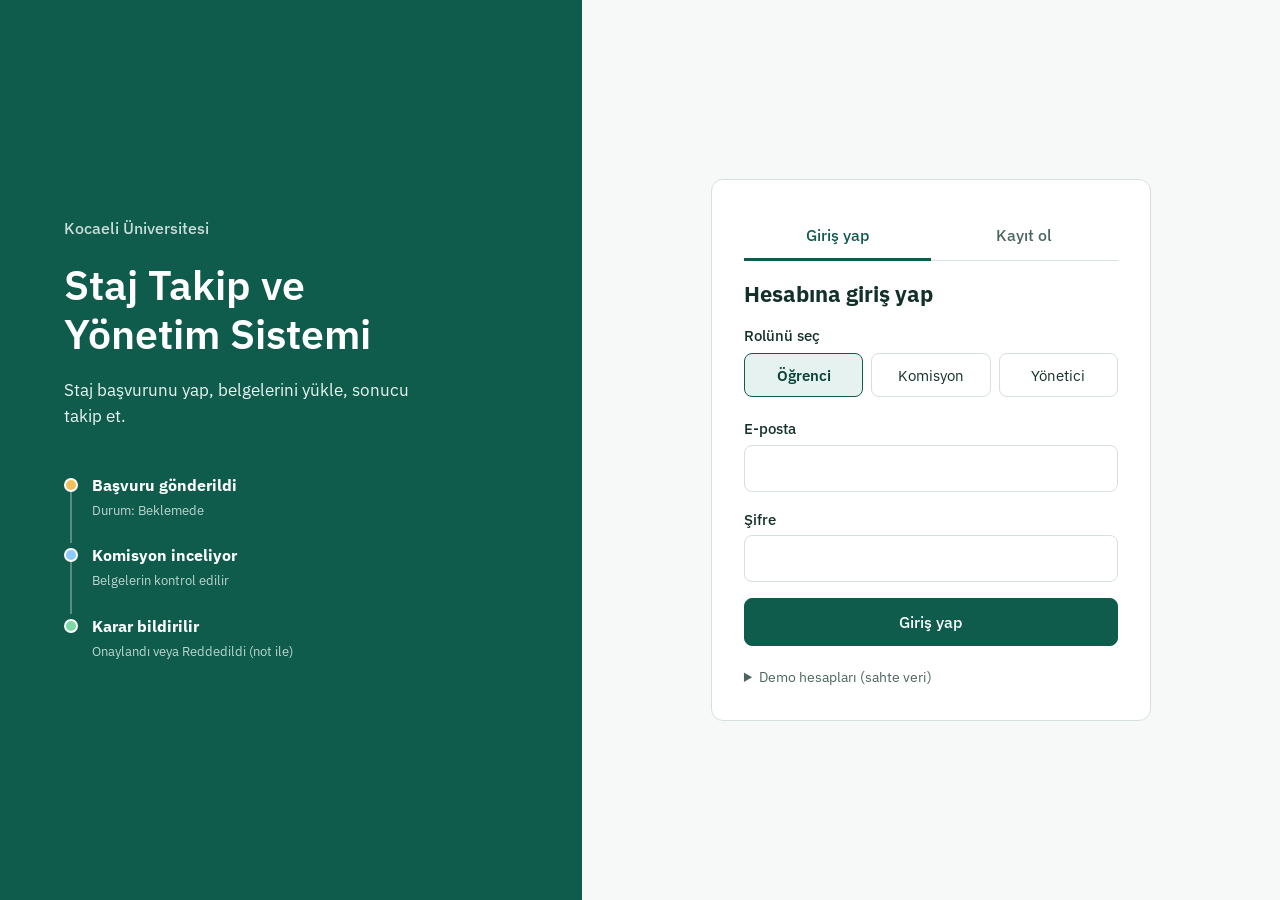
==== frontend/admin.html @ ac57b683 "feat(frontend): student and commission/admin dashboards with mock API" ====
<!DOCTYPE html>
<html lang="tr">
<head>
  <meta charset="UTF-8">
  <meta name="viewport" content="width=device-width, initial-scale=1">
  <title>Başvuru Yönetimi | Staj Takip ve Yönetim Sistemi</title>
  <link rel="preconnect" href="https://fonts.googleapis.com">
  <link rel="preconnect" href="https://fonts.gstatic.com" crossorigin>
  <link href="https://fonts.googleapis.com/css2?family=IBM+Plex+Sans:wght@400;500;600&display=swap&subset=latin-ext" rel="stylesheet">
  <link rel="stylesheet" href="style.css">
</head>
<body>
  <header class="topbar">
    <strong>Staj Takip ve Yönetim Sistemi</strong>
    <div class="who">
      <span id="user-name"></span>
      <button type="button" class="btn" id="logout-btn">Çıkış yap</button>
    </div>
  </header>

  <main class="container">
    <div class="stats" id="stats" aria-label="Başvuru özeti"></div>

    <section class="panel" aria-labelledby="table-title">
      <h2 id="table-title">Staj başvuruları</h2>

      <div class="toolbar">
        <input id="search" type="search" placeholder="Öğrenci, numara veya firma ara" aria-label="Ara">
        <select id="status-filter" aria-label="Duruma göre filtrele">
          <option value="all">Tüm durumlar</option>
          <option value="pending">Beklemede</option>
          <option value="approved">Onaylandı</option>
          <option value="rejected">Reddedildi</option>
        </select>
      </div>

      <div class="table-wrap">
        <table>
          <thead>
            <tr>
              <th>Öğrenci</th>
              <th>Numara</th>
              <th>Firma</th>
              <th>Tarih aralığı</th>
              <th>Durum</th>
              <th><span class="sr-only">İşlem</span></th>
            </tr>
          </thead>
          <tbody id="rows"></tbody>
        </table>
      </div>
      <p id="empty" class="empty" hidden>Bu filtreye uyan başvuru yok.</p>
    </section>
  </main>

  <dialog id="review-dialog" aria-labelledby="dlg-title">
    <div class="dlg-body">
      <h2 id="dlg-title">Başvuru incelemesi</h2>
      <dl id="dlg-info"></dl>

      <h3 class="muted">Yüklenen belgeler</h3>
      <div id="dlg-docs"></div>

      <div class="field" style="margin-top:1rem">
        <label for="feedback">Geri bildirim notu</label>
        <textarea id="feedback" rows="3" placeholder="Reddederken neden belirt, onaylarken isteğe bağlı"></textarea>
      </div>
      <p id="dlg-message" class="message" role="alert" hidden></p>

      <div class="dlg-actions">
        <button type="button" class="btn" id="dlg-close">Kapat</button>
        <button type="button" class="btn btn-reject" id="dlg-reject">Reddet</button>
        <button type="button" class="btn btn-approve" id="dlg-approve">Onayla</button>
      </div>
    </div>
  </dialog>

  <script src="app.js"></script>
  <script src="admin.js"></script>
</body>
</html>
---- frontend/style.css ----
/* ===== Tokens ===== */
:root {
  --ink: #14302b;
  --ink-soft: #4c6560;
  --paper: #f7f9f8;
  --surface: #ffffff;
  --line: #d6e0dd;
  --brand: #0f5c4d;
  --brand-dark: #0a4439;
  --pending: #b7791f;
  --pending-bg: #fdf3dc;
  --approved: #1f7a4d;
  --approved-bg: #e0f4e8;
  --rejected: #b3342f;
  --rejected-bg: #fbe4e2;
  --radius: 8px;
  --font: "IBM Plex Sans", "Segoe UI", system-ui, -apple-system, sans-serif;
}

*, *::before, *::after { box-sizing: border-box; }
html { -webkit-text-size-adjust: 100%; }
body {
  margin: 0;
  font-family: var(--font);
  font-size: 16px;
  line-height: 1.5;
  color: var(--ink);
  background: var(--paper);
}
h1, h2, h3 { line-height: 1.2; margin: 0; }
button, input, select, textarea { font: inherit; color: inherit; }

:focus-visible { outline: 3px solid #5fb3a1; outline-offset: 2px; }

/* ===== Buttons (reused on dashboards) ===== */
.btn {
  display: inline-flex; align-items: center; justify-content: center;
  padding: 0.7rem 1.1rem; border-radius: var(--radius);
  border: 1px solid var(--line); background: var(--surface);
  font-weight: 500; cursor: pointer;
}
.btn:hover { border-color: var(--ink-soft); }
.btn:disabled { opacity: 0.6; cursor: not-allowed; }
.btn-primary { background: var(--brand); border-color: var(--brand); color: #fff; width: 100%; }
.btn-primary:hover { background: var(--brand-dark); border-color: var(--brand-dark); }
.btn-approve { background: var(--approved); border-color: var(--approved); color: #fff; }
.btn-reject { background: var(--rejected); border-color: var(--rejected); color: #fff; }

/* ===== Status badges (reused on dashboards) ===== */
.badge { display: inline-block; padding: 0.15rem 0.6rem; border-radius: 999px; font-size: 0.85rem; font-weight: 500; }
.badge-pending  { color: var(--pending);  background: var(--pending-bg); }
.badge-approved { color: var(--approved); background: var(--approved-bg); }
.badge-rejected { color: var(--rejected); background: var(--rejected-bg); }

/* ===== Form fields (reused) ===== */
.field { margin-bottom: 1rem; }
.field label { display: block; margin-bottom: 0.3rem; font-weight: 500; font-size: 0.95rem; }
.field input, .field select, .field textarea {
  width: 100%; padding: 0.65rem 0.75rem;
  border: 1px solid var(--line); border-radius: var(--radius); background: #fff;
}
.field input:focus, .field select:focus, .field textarea:focus { border-color: var(--brand); }

.message { margin: 0 0 1rem; padding: 0.6rem 0.75rem; border-radius: var(--radius); font-size: 0.95rem; }
.message.is-error   { color: var(--rejected); background: var(--rejected-bg); }
.message.is-success { color: var(--approved); background: var(--approved-bg); }

/* ===== Auth page ===== */
.auth-layout {
  min-height: 100vh;
  display: grid;
  grid-template-columns: minmax(0, 5fr) minmax(0, 6fr);
}

.auth-aside {
  background: var(--brand);
  color: #eaf5f2;
  padding: 3rem clamp(1.5rem, 5vw, 4rem);
  display: flex; flex-direction: column; justify-content: center; gap: 1.25rem;
}
.brand { margin: 0; font-weight: 500; opacity: 0.85; }
.auth-aside h1 { font-size: clamp(1.8rem, 3.2vw, 2.6rem); font-weight: 600; color: #fff; max-width: 14ch; }
.lead { margin: 0; max-width: 38ch; font-size: 1.05rem; }

.flow { list-style: none; margin: 1.5rem 0 0; padding: 0; position: relative; }
.flow li { display: flex; gap: 0.9rem; padding-bottom: 1.4rem; position: relative; }
.flow li:not(:last-child)::before {
  content: ""; position: absolute; left: 6px; top: 18px; bottom: 0;
  width: 2px; background: rgba(255, 255, 255, 0.3);
}
.flow strong { display: block; color: #fff; }
.flow small { opacity: 0.8; }
.dot { flex: none; width: 14px; height: 14px; border-radius: 50%; margin-top: 5px; border: 2px solid #fff; }
.dot-pending  { background: #f1c05b; }
.dot-review   { background: #8cc9ff; }
.dot-approved { background: #7bd9a3; }

.auth-card {
  align-self: center; justify-self: center;
  width: min(100%, 440px);
  margin: 2rem 1.25rem;
  padding: 2rem;
  background: var(--surface);
  border: 1px solid var(--line);
  border-radius: 12px;
}
.auth-card h2 { font-size: 1.4rem; margin: 1.25rem 0 1rem; }

.tabs { display: flex; border-bottom: 1px solid var(--line); }
.tab {
  flex: 1; padding: 0.7rem 0; background: none; border: 0;
  border-bottom: 3px solid transparent; margin-bottom: -1px;
  font-weight: 500; color: var(--ink-soft); cursor: pointer;
}
.tab.is-active { color: var(--brand); border-bottom-color: var(--brand); }

.roles { border: 0; padding: 0; margin: 0 0 1.25rem; display: grid; grid-template-columns: repeat(3, 1fr); gap: 0.5rem; }
.roles legend { padding: 0; margin-bottom: 0.4rem; font-weight: 500; font-size: 0.95rem; }
.role input { position: absolute; opacity: 0; pointer-events: none; }
.role span {
  display: block; text-align: center; padding: 0.6rem 0.25rem;
  border: 1px solid var(--line); border-radius: var(--radius);
  cursor: pointer; font-size: 0.95rem;
}
.role input:checked + span { border-color: var(--brand); background: #e6f2ef; color: var(--brand-dark); font-weight: 600; }
.role input:focus-visible + span { outline: 3px solid #5fb3a1; outline-offset: 2px; }

.demo { margin-top: 1.25rem; font-size: 0.9rem; color: var(--ink-soft); }
.demo summary { cursor: pointer; }
.demo ul { margin: 0.5rem 0 0; padding-left: 1.1rem; }

[hidden] { display: none !important; }

/* ===== Responsive ===== */
@media (max-width: 820px) {
  .auth-layout { grid-template-columns: 1fr; }
  .auth-aside { padding: 2rem 1.5rem; }
  .flow { display: none; }
  .auth-card { margin: -1.5rem 1rem 2rem; position: relative; }
}

@media (prefers-reduced-motion: reduce) {
  * { transition: none !important; animation: none !important; }
}

/* ===== Dashboard layout ===== */
.topbar {
  display: flex; align-items: center; justify-content: space-between; gap: 1rem;
  padding: 0.8rem clamp(1rem, 4vw, 2.5rem);
  background: var(--brand); color: #fff;
}
.topbar strong { font-weight: 600; }
.topbar .who { display: flex; align-items: center; gap: 1rem; font-size: 0.95rem; }
.topbar .btn { padding: 0.4rem 0.8rem; background: transparent; color: #fff; border-color: rgba(255,255,255,.5); }
.topbar .btn:hover { border-color: #fff; }

.container { max-width: 1080px; margin: 0 auto; padding: 1.5rem clamp(1rem, 4vw, 2rem) 3rem; }
.page-grid { display: grid; grid-template-columns: minmax(0, 3fr) minmax(0, 2fr); gap: 1.5rem; align-items: start; }

.panel { background: var(--surface); border: 1px solid var(--line); border-radius: 12px; padding: 1.25rem; }
.panel h2 { font-size: 1.15rem; margin-bottom: 1rem; }
.panel + .panel { margin-top: 1.5rem; }
.muted { color: var(--ink-soft); font-size: 0.95rem; }
.empty { padding: 1.5rem 0; text-align: center; color: var(--ink-soft); }

/* Başvuru kartları (öğrenci) */
.app-list { list-style: none; margin: 0; padding: 0; display: grid; gap: 0.75rem; }
.app-item { border: 1px solid var(--line); border-radius: var(--radius); padding: 0.9rem 1rem; }
.app-item header { display: flex; justify-content: space-between; align-items: center; gap: 0.5rem; margin-bottom: 0.3rem; }
.app-item h3 { font-size: 1rem; }
.app-item .note { margin: 0.6rem 0 0; padding: 0.5rem 0.7rem; border-left: 3px solid var(--line); background: var(--paper); font-size: 0.92rem; }
.app-item.is-rejected .note { border-left-color: var(--rejected); }
.app-item.is-approved .note { border-left-color: var(--approved); }
.docs { margin: 0.5rem 0 0; padding-left: 1.1rem; font-size: 0.9rem; color: var(--ink-soft); }

.file-list { list-style: none; margin: 0.4rem 0 0; padding: 0; font-size: 0.9rem; color: var(--ink-soft); }
.hint { font-size: 0.85rem; color: var(--ink-soft); margin-top: 0.25rem; }
.form-row { display: grid; grid-template-columns: 1fr 1fr; gap: 0.75rem; }
.panel .btn-primary { width: auto; }

/* Özet sayaçları (yönetim) */
.stats { display: grid; grid-template-columns: repeat(4, 1fr); gap: 0.75rem; margin-bottom: 1.25rem; }
.stat { background: var(--surface); border: 1px solid var(--line); border-radius: var(--radius); padding: 0.8rem 1rem; }
.stat b { display: block; font-size: 1.6rem; line-height: 1.2; }
.stat span { font-size: 0.9rem; color: var(--ink-soft); }

.toolbar { display: flex; flex-wrap: wrap; gap: 0.75rem; margin-bottom: 1rem; }
.toolbar input, .toolbar select { padding: 0.55rem 0.7rem; border: 1px solid var(--line); border-radius: var(--radius); background: #fff; }
.toolbar input { flex: 1; min-width: 200px; }

.table-wrap { overflow-x: auto; }
table { width: 100%; border-collapse: collapse; font-size: 0.95rem; }
th, td { text-align: left; padding: 0.65rem 0.6rem; border-bottom: 1px solid var(--line); vertical-align: middle; }
th { font-weight: 600; color: var(--ink-soft); font-size: 0.9rem; white-space: nowrap; }
tbody tr:hover { background: #f1f6f4; }
td .btn { padding: 0.35rem 0.8rem; }

/* İnceleme penceresi */
dialog { border: 1px solid var(--line); border-radius: 12px; padding: 0; width: min(560px, 94vw); color: var(--ink); }
dialog::backdrop { background: rgba(10, 30, 26, 0.5); }
.dlg-body { padding: 1.25rem; }
.dlg-body h2 { font-size: 1.2rem; margin-bottom: 0.75rem; }
.dlg-body dl { display: grid; grid-template-columns: 8rem 1fr; gap: 0.35rem 0.75rem; margin: 0 0 1rem; }
.dlg-body dt { color: var(--ink-soft); }
.dlg-body dd { margin: 0; }
.doc-row { display: flex; justify-content: space-between; align-items: center; gap: 0.5rem; padding: 0.4rem 0; border-bottom: 1px solid var(--line); }
.doc-row .btn { padding: 0.25rem 0.7rem; }
.dlg-actions { display: flex; flex-wrap: wrap; gap: 0.5rem; justify-content: flex-end; margin-top: 1rem; }

.toast { position: fixed; right: 1rem; bottom: 1rem; max-width: 360px; padding: 0.7rem 1rem; border-radius: var(--radius); box-shadow: 0 4px 16px rgba(0,0,0,.15); z-index: 50; }
.toast.is-success { background: var(--approved); color: #fff; }
.toast.is-error { background: var(--rejected); color: #fff; }

@media (max-width: 820px) {
  .page-grid { grid-template-columns: 1fr; }
  .stats { grid-template-columns: repeat(2, 1fr); }
  .form-row { grid-template-columns: 1fr; }
  .dlg-body dl { grid-template-columns: 1fr; }
}

.sr-only { position: absolute; width: 1px; height: 1px; overflow: hidden; clip: rect(0 0 0 0); white-space: nowrap; }
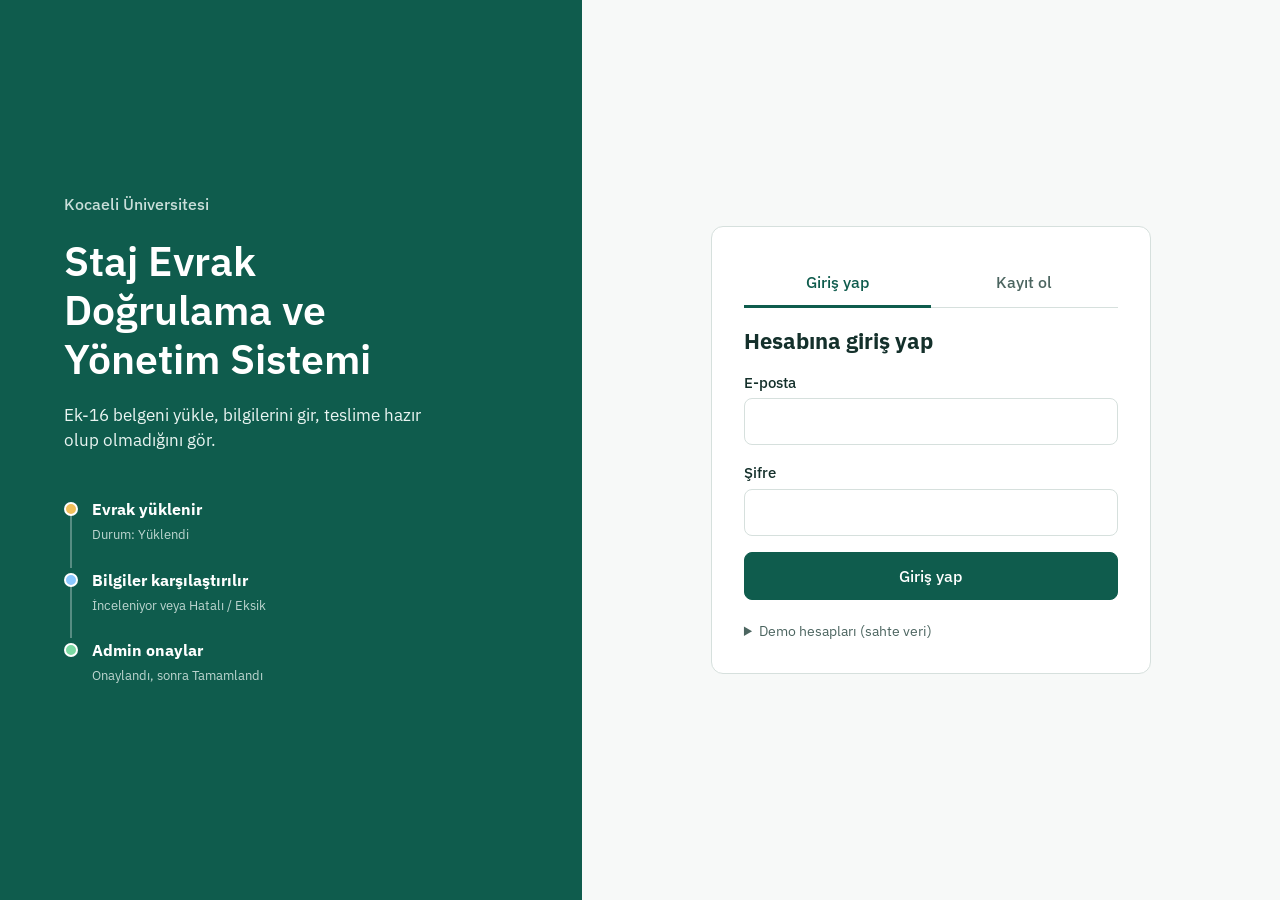
==== commit f63fc537: "feat(frontend): rework UI for evrak dogrulama requirements" ====
--- a/frontend/admin.html
+++ b/frontend/admin.html
@@ -3,7 +3,7 @@
 <head>
   <meta charset="UTF-8">
   <meta name="viewport" content="width=device-width, initial-scale=1">
-  <title>Başvuru Yönetimi | Staj Takip ve Yönetim Sistemi</title>
+  <title>Admin Paneli | Staj Evrak Doğrulama ve Yönetim Sistemi</title>
   <link rel="preconnect" href="https://fonts.googleapis.com">
   <link rel="preconnect" href="https://fonts.gstatic.com" crossorigin>
   <link href="https://fonts.googleapis.com/css2?family=IBM+Plex+Sans:wght@400;500;600&display=swap&subset=latin-ext" rel="stylesheet">
@@ -11,7 +11,7 @@
 </head>
 <body>
   <header class="topbar">
-    <strong>Staj Takip ve Yönetim Sistemi</strong>
+    <strong>Staj Evrak Doğrulama ve Yönetim Sistemi</strong>
     <div class="who">
       <span id="user-name"></span>
       <button type="button" class="btn" id="logout-btn">Çıkış yap</button>
@@ -19,58 +19,56 @@
   </header>
 
   <main class="container">
-    <div class="stats" id="stats" aria-label="Başvuru özeti"></div>
-
-    <section class="panel" aria-labelledby="table-title">
-      <h2 id="table-title">Staj başvuruları</h2>
-
-      <div class="toolbar">
-        <input id="search" type="search" placeholder="Öğrenci, numara veya firma ara" aria-label="Ara">
-        <select id="status-filter" aria-label="Duruma göre filtrele">
-          <option value="all">Tüm durumlar</option>
-          <option value="pending">Beklemede</option>
-          <option value="approved">Onaylandı</option>
-          <option value="rejected">Reddedildi</option>
-        </select>
+    <div class="panel">
+      <div class="tabs" role="tablist">
+        <button type="button" class="tab is-active" data-tab="open">Yüklenen belgeler</button>
+        <button type="button" class="tab" data-tab="done">Tamamlananlar</button>
+        <button type="button" class="tab" data-tab="data">Test veri seti</button>
       </div>
 
-      <div class="table-wrap">
-        <table>
-          <thead>
-            <tr>
-              <th>Öğrenci</th>
-              <th>Numara</th>
-              <th>Firma</th>
-              <th>Tarih aralığı</th>
-              <th>Durum</th>
-              <th><span class="sr-only">İşlem</span></th>
-            </tr>
-          </thead>
-          <tbody id="rows"></tbody>
-        </table>
-      </div>
-      <p id="empty" class="empty" hidden>Bu filtreye uyan başvuru yok.</p>
-    </section>
+      <section id="tab-open" class="tab-section">
+        <div class="table-wrap"><table>
+          <thead><tr><th>Öğrenci</th><th>Numara</th><th>Dosya</th><th>Yüklenme</th><th>Durum</th><th>Teslime hazır</th><th></th></tr></thead>
+          <tbody id="rows-open"></tbody>
+        </table></div>
+      </section>
+
+      <section id="tab-done" class="tab-section" hidden>
+        <div class="table-wrap"><table>
+          <thead><tr><th>Öğrenci</th><th>Numara</th><th>Dosya</th><th>Yüklenme</th><th>Durum</th><th>Teslime hazır</th><th></th></tr></thead>
+          <tbody id="rows-done"></tbody>
+        </table></div>
+      </section>
+
+      <section id="tab-data" class="tab-section" hidden>
+        <div class="field">
+          <label for="dataset-file">Test veri seti (CSV veya Excel)</label>
+          <input id="dataset-file" type="file" accept=".csv,.xlsx,.xls">
+          <p class="hint">Sütun sırası: ad soyad, TC no, uyruk, öğrenci no, doğum tarihi, adres, bölüm, teslim yılı, eski staj gün sayısı, e-posta, telefon, sağlık yardımı. İlk satır başlık olmalı.</p>
+        </div>
+        <button type="button" class="btn btn-solid" id="dataset-btn">Veri setini yükle</button>
+        <div class="table-wrap" style="margin-top:1rem"><table>
+          <thead id="data-head"></thead>
+          <tbody id="data-rows"></tbody>
+        </table></div>
+      </section>
+    </div>
   </main>
 
   <dialog id="review-dialog" aria-labelledby="dlg-title">
     <div class="dlg-body">
-      <h2 id="dlg-title">Başvuru incelemesi</h2>
+      <h2 id="dlg-title">Belge incelemesi</h2>
       <dl id="dlg-info"></dl>
-
-      <h3 class="muted">Yüklenen belgeler</h3>
-      <div id="dlg-docs"></div>
-
+      <div id="dlg-cmp"></div>
       <div class="field" style="margin-top:1rem">
-        <label for="feedback">Geri bildirim notu</label>
-        <textarea id="feedback" rows="3" placeholder="Reddederken neden belirt, onaylarken isteğe bağlı"></textarea>
+        <label for="status-select">Belge durumu</label>
+        <select id="status-select"></select>
       </div>
       <p id="dlg-message" class="message" role="alert" hidden></p>
-
       <div class="dlg-actions">
         <button type="button" class="btn" id="dlg-close">Kapat</button>
-        <button type="button" class="btn btn-reject" id="dlg-reject">Reddet</button>
-        <button type="button" class="btn btn-approve" id="dlg-approve">Onayla</button>
+        <button type="button" class="btn btn-reject" id="dlg-delete">Sil</button>
+        <button type="button" class="btn btn-solid" id="dlg-save">Durumu güncelle</button>
       </div>
     </div>
   </dialog>
--- a/frontend/style.css
+++ b/frontend/style.css
@@ -218,4 +218,23 @@
   .dlg-body dl { grid-template-columns: 1fr; }
 }
 
-.sr-only { position: absolute; width: 1px; height: 1px; overflow: hidden; clip: rect(0 0 0 0); white-space: nowrap; }+.sr-only { position: absolute; width: 1px; height: 1px; overflow: hidden; clip: rect(0 0 0 0); white-space: nowrap; }
+
+/* ===== Evrak doğrulama eklemeleri ===== */
+.btn-solid { background: var(--brand); border-color: var(--brand); color: #fff; }
+.btn-solid:hover { background: var(--brand-dark); border-color: var(--brand-dark); }
+.panel-head { display: flex; justify-content: space-between; align-items: center; gap: 1rem; margin-bottom: 1rem; }
+.panel-head h2 { margin: 0; }
+.grid2 { display: grid; grid-template-columns: 1fr 1fr; gap: 0 0.75rem; }
+.row-actions { display: flex; flex-wrap: wrap; gap: 0.5rem; margin-top: 0.75rem; }
+.ready { color: var(--approved); font-weight: 500; margin: 0.6rem 0 0; }
+.not-ready { color: var(--rejected); font-weight: 500; margin: 0.6rem 0 0.4rem; }
+.tab-section { margin-top: 1rem; }
+.panel > .tabs { margin-bottom: 0; }
+table.cmp { font-size: 0.9rem; }
+
+.badge-uploaded, .badge-reviewing { color: var(--pending); background: var(--pending-bg); }
+.badge-faulty { color: var(--rejected); background: var(--rejected-bg); }
+.badge-completed { color: #fff; background: var(--approved); }
+
+@media (max-width: 820px) { .grid2 { grid-template-columns: 1fr; } }
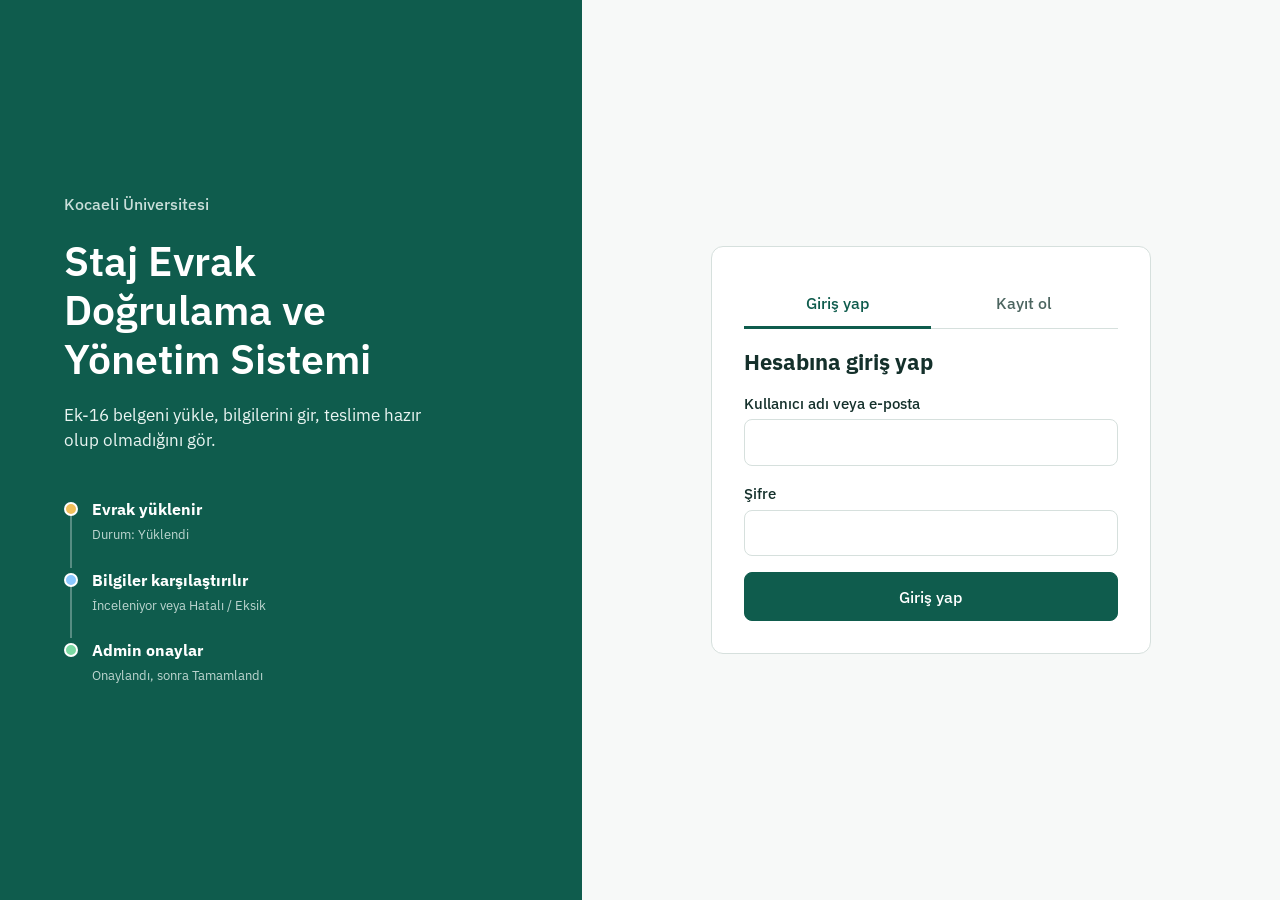
==== commit d238a8f1: "feat: admin yüklenen evrakı açabiliyor, karşılaştırma tablosu ve gerçek backend varsayılanı" ====
--- a/frontend/admin.html
+++ b/frontend/admin.html
@@ -43,7 +43,7 @@
       <section id="tab-data" class="tab-section" hidden>
         <div class="field">
           <label for="dataset-file">Test veri seti (CSV veya Excel)</label>
-          <input id="dataset-file" type="file" accept=".csv,.xlsx,.xls">
+          <input id="dataset-file" type="file" accept=".csv,.xlsx">
           <p class="hint">Sütun sırası: ad soyad, TC no, uyruk, öğrenci no, doğum tarihi, adres, bölüm, teslim yılı, eski staj gün sayısı, e-posta, telefon, sağlık yardımı. İlk satır başlık olmalı.</p>
         </div>
         <button type="button" class="btn btn-solid" id="dataset-btn">Veri setini yükle</button>
@@ -67,6 +67,7 @@
       <p id="dlg-message" class="message" role="alert" hidden></p>
       <div class="dlg-actions">
         <button type="button" class="btn" id="dlg-close">Kapat</button>
+        <button type="button" class="btn" id="dlg-file">Dosyayı aç</button>
         <button type="button" class="btn btn-reject" id="dlg-delete">Sil</button>
         <button type="button" class="btn btn-solid" id="dlg-save">Durumu güncelle</button>
       </div>
--- a/frontend/style.css
+++ b/frontend/style.css
@@ -125,9 +125,6 @@
 .role input:checked + span { border-color: var(--brand); background: #e6f2ef; color: var(--brand-dark); font-weight: 600; }
 .role input:focus-visible + span { outline: 3px solid #5fb3a1; outline-offset: 2px; }
 
-.demo { margin-top: 1.25rem; font-size: 0.9rem; color: var(--ink-soft); }
-.demo summary { cursor: pointer; }
-.demo ul { margin: 0.5rem 0 0; padding-left: 1.1rem; }
 
 [hidden] { display: none !important; }
 
